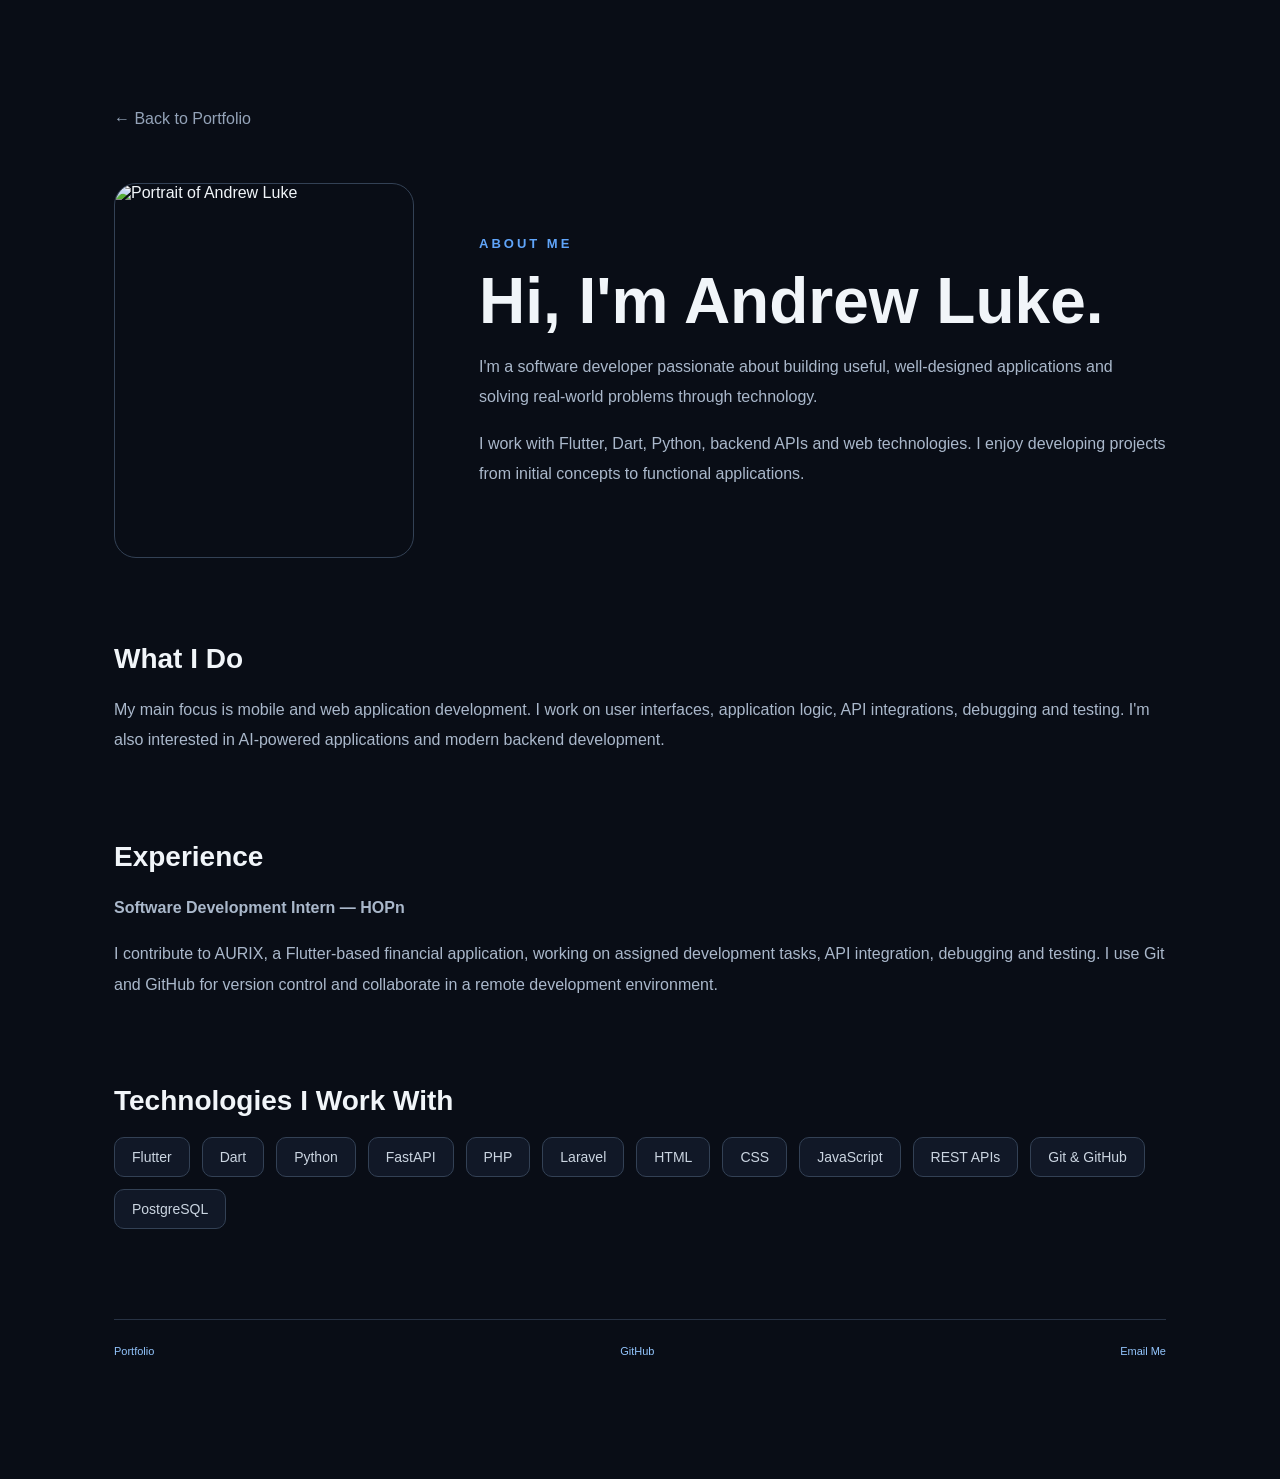
==== about.html @ 01185043 "Update portfolio and About Me page" ====
<!DOCTYPE html>
<html lang="en">
<head>
  <meta charset="UTF-8">
  <meta name="viewport" content="width=device-width, initial-scale=1.0">
  <meta name="description" content="About Andrew Luke - Software Developer">
  <title>About Me | Andrew Luke</title>
  <link rel="stylesheet" href="style.css">

  <style>
    .about-page {
      max-width: 1100px;
      margin: 0 auto;
      padding: 110px 24px 80px;
      color: #f1f5f9;
      font-family: Inter, Arial, sans-serif;
    }

    body {
      background: #090d16;
    }

    .about-back {
      display: inline-block;
      margin-bottom: 55px;
      color: #94a3b8;
      text-decoration: none;
    }

    .about-back:hover {
      color: #ffffff;
    }

    .about-hero {
      display: grid;
      grid-template-columns: 300px 1fr;
      gap: 65px;
      align-items: center;
    }

    .about-photo {
      width: 100%;
      aspect-ratio: 4 / 5;
      object-fit: cover;
      object-position: center 30%;
      border-radius: 22px;
      border: 1px solid #334155;
    }

    .about-label {
      color: #60a5fa;
      text-transform: uppercase;
      letter-spacing: 3px;
      font-size: 13px;
      font-weight: 700;
    }

    .about-hero h1 {
      font-size: clamp(38px, 5vw, 65px);
      margin: 15px 0;
      line-height: 1.1;
    }

    .about-hero p,
    .about-section p {
      color: #aab8cb;
      line-height: 1.9;
      font-size: 16px;
    }

    .about-section {
      margin-top: 85px;
    }

    .about-section h2 {
      font-size: 28px;
      margin-bottom: 20px;
    }

    .skills-list {
      display: flex;
      flex-wrap: wrap;
      gap: 12px;
    }

    .skills-list span {
      padding: 11px 17px;
      border: 1px solid #334155;
      border-radius: 10px;
      color: #cbd5e1;
      background: #111827;
      font-size: 14px;
    }

    .about-footer {
      margin-top: 90px;
      padding-top: 25px;
      border-top: 1px solid #273244;
      display: flex;
      gap: 25px;
      flex-wrap: wrap;
    }

    .about-footer a {
      color: #93c5fd;
      text-decoration: none;
    }

    @media (max-width: 700px) {
      .about-page {
        padding-top: 55px;
      }

      .about-hero {
        grid-template-columns: 1fr;
        gap: 30px;
      }

      .about-photo {
        max-width: 300px;
      }

      .about-section {
        margin-top: 55px;
      }
    }
  </style>
</head>

<body>
  <main class="about-page">
    <a class="about-back" href="index.html">← Back to Portfolio</a>

    <section class="about-hero">
      <img
        class="about-photo"
        src="profile.jpg"
        alt="Portrait of Andrew Luke"
      >

      <div>
        <div class="about-label">About Me</div>
        <h1>Hi, I'm Andrew Luke.</h1>

        <p>
          I'm a software developer passionate about building
          useful, well-designed applications and solving
          real-world problems through technology.
        </p>

        <p>
          I work with Flutter, Dart, Python, backend APIs
          and web technologies. I enjoy developing projects
          from initial concepts to functional applications.
        </p>
      </div>
    </section>

    <section class="about-section">
      <h2>What I Do</h2>

      <p>
        My main focus is mobile and web application development.
        I work on user interfaces, application logic,
        API integrations, debugging and testing.
        I'm also interested in AI-powered applications
        and modern backend development.
      </p>
    </section>

    <section class="about-section">
      <h2>Experience</h2>

      <p>
        <strong>Software Development Intern — HOPn</strong>
      </p>

      <p>
        I contribute to AURIX, a Flutter-based financial
        application, working on assigned development tasks,
        API integration, debugging and testing.
        I use Git and GitHub for version control
        and collaborate in a remote development environment.
      </p>
    </section>

    <section class="about-section">
      <h2>Technologies I Work With</h2>

      <div class="skills-list">
        <span>Flutter</span>
        <span>Dart</span>
        <span>Python</span>
        <span>FastAPI</span>
        <span>PHP</span>
        <span>Laravel</span>
        <span>HTML</span>
        <span>CSS</span>
        <span>JavaScript</span>
        <span>REST APIs</span>
        <span>Git & GitHub</span>
        <span>PostgreSQL</span>
      </div>
    </section>

    <footer class="about-footer">
      <a href="index.html">Portfolio</a>
      <a href="https://github.com/andrewluke-dev"
         target="_blank" rel="noopener noreferrer">GitHub</a>
      <a href="mailto:andreiutzsuperb@gmail.com">Email Me</a>
    </footer>
  </main>
</body>
</html>
---- style.css ----
* {
  box-sizing: border-box;
}

html {
  scroll-behavior: smooth;
}

body {
  margin: 0;
  background: #080b0f;
  color: #f4f5f7;
  font-family: "DM Sans", sans-serif;
  overflow-x: hidden;
}

img {
  display: block;
  max-width: 100%;
}

.shell {
  width: min(1180px, calc(100% - 48px));
  margin: auto;
}


/* ========================= */
/* BACKGROUND */
/* ========================= */

.noise {
  position: fixed;
  inset: 0;
  pointer-events: none;
  opacity: 0.025;
  z-index: 50;
}

.orb {
  position: fixed;
  border-radius: 50%;
  filter: blur(140px);
  pointer-events: none;
  opacity: 0.12;
  z-index: -1;
}

.orb1 {
  width: 480px;
  height: 480px;
  background: #5c8dff;
  top: -180px;
  right: -100px;
}

.orb2 {
  width: 420px;
  height: 420px;
  background: #4e61a8;
  top: 720px;
  left: -230px;
}


/* ========================= */
/* NAVIGATION */
/* ========================= */

.nav {
  height: 82px;
  display: flex;
  align-items: center;
  justify-content: space-between;
  position: relative;
  z-index: 5;
}

.logo {
  font: 800 25px Manrope;
  color: #ffffff;
  text-decoration: none;
}

.logo span,
.hero em {
  color: #9ab8ff;
}

.hero em {
  font-style: normal;
}

.nav nav {
  display: flex;
  align-items: center;
  gap: 30px;
}

.nav nav a {
  color: #9ba4b1;
  text-decoration: none;
  font-size: 13px;
  transition: 0.2s;
}

.nav nav a:hover {
  color: #ffffff;
}

.pill {
  border: 1px solid #29323e;
  padding: 10px 15px;
  border-radius: 999px;
}


/* ========================= */
/* HERO */
/* ========================= */

.hero {
  min-height: 650px;
  padding: 105px 0 100px;
  display: grid;
  grid-template-columns: 1.35fr 0.65fr;
  gap: 75px;
  align-items: center;
}

.overline {
  font: 700 11px Manrope;
  letter-spacing: 0.18em;
  color: #8faef6;
}

.overline i {
  display: inline-block;
  width: 30px;
  height: 1px;
  background: #8faef6;
  vertical-align: middle;
  margin-right: 12px;
}

.hero h1 {
  font: 700 clamp(52px, 7vw, 88px) / 0.98 Manrope;
  letter-spacing: -0.055em;
  margin: 22px 0 28px;
}

.hero-copy > p {
  font-size: 18px;
  line-height: 1.65;
  color: #929ba8;
  max-width: 720px;
}


/* ========================= */
/* BUTTONS */
/* ========================= */

.actions {
  display: flex;
  gap: 12px;
  flex-wrap: wrap;
  margin-top: 32px;
}

.button {
  padding: 13px 18px;
  border-radius: 10px;
  text-decoration: none;
  font-size: 13px;
  font-weight: 700;
  transition:
    transform 0.2s,
    border-color 0.2s,
    background 0.2s;
}

.button:hover {
  transform: translateY(-2px);
}

.primary {
  background: #e9eef8;
  color: #0a0e13;
}

.secondary {
  border: 1px solid #28313d;
  color: #d9dee7;
  background: #0c1117;
}


/* ========================= */
/* HERO PANEL */
/* ========================= */

.hero-panel {
  border: 1px solid #1d2631;

  background: linear-gradient(
    145deg,
    rgba(17, 23, 31, 0.88),
    rgba(10, 14, 19, 0.88)
  );

  padding: 25px;
  border-radius: 20px;

  box-shadow: 0 25px 80px rgba(0, 0, 0, 0.28);

  backdrop-filter: blur(15px);
}

.panel-label {
  font-size: 10px;
  letter-spacing: 0.16em;
  color: #687587;
  margin-bottom: 10px;
}

.focus-item {
  display: flex;
  gap: 15px;
  padding: 18px 0;
  border-bottom: 1px solid #1b242f;
}

.focus-item > span {
  font: 600 11px Manrope;
  color: #637086;
}

.focus-item b {
  display: block;
  font: 600 15px Manrope;
}

.focus-item small {
  display: block;
  color: #768294;
  margin-top: 5px;
}

.availability {
  margin-top: 22px;
  color: #9ba6b5;
  font-size: 12px;
}

.availability i {
  display: inline-block;
  width: 7px;
  height: 7px;
  border-radius: 50%;
  background: #77d9a2;
  margin-right: 8px;
  box-shadow: 0 0 14px #77d9a2;
}


/* ========================= */
/* METRICS */
/* ========================= */

.metrics {
  display: grid;
  grid-template-columns: repeat(4, 1fr);
  border-top: 1px solid #19212b;
  border-bottom: 1px solid #19212b;
}

.metrics div {
  display: flex;
  align-items: center;
  gap: 16px;
  padding: 30px;
  border-right: 1px solid #19212b;
}

.metrics div:last-child {
  border: 0;
}

.metrics strong {
  font: 700 28px Manrope;
}

.metrics span {
  font-size: 11px;
  line-height: 1.5;
  color: #6f7a89;
}


/* ========================= */
/* SECTIONS */
/* ========================= */

.section {
  padding: 110px 0;
}

.section-title {
  display: flex;
  justify-content: space-between;
  align-items: end;
  gap: 40px;
  margin-bottom: 38px;
}

.section-title h2,
.contact h2 {
  font: 700 clamp(36px, 5vw, 58px) / 1.05 Manrope;
  letter-spacing: -0.045em;
  margin: 10px 0 0;
}

.section-title > p {
  max-width: 460px;
  color: #7e8997;
  line-height: 1.6;
}


/* ========================= */
/* FILTERS */
/* ========================= */

.filters {
  display: flex;
  align-items: center;
  gap: 8px;
  margin-bottom: 24px;
}

.filters button {
  background: #0c1117;
  border: 1px solid #202a36;
  color: #7f8a98;
  border-radius: 999px;
  padding: 8px 13px;
  cursor: pointer;
  transition: 0.2s;
}

.filters button:hover {
  border-color: #53647a;
  color: white;
}

.filters button.active {
  background: #e9eef8;
  color: #0b0f14;
  border-color: #e9eef8;
}

.filters span {
  margin-left: auto;
  color: #566171;
  font-size: 12px;
}


/* ========================= */
/* PROJECT GRID */
/* ========================= */

.project-grid {
  display: grid;
  grid-template-columns: repeat(2, minmax(0, 1fr));
  gap: 18px;
}

.project-card {
  min-width: 0;

  border: 1px solid #1c2530;

  background: linear-gradient(
    145deg,
    #0d1218,
    #0a0e13
  );

  padding: 27px;
  border-radius: 20px;

  transition:
    transform 0.25s,
    border-color 0.25s,
    background 0.25s,
    box-shadow 0.25s;
}

.project-card:hover {
  transform: translateY(-5px);
  border-color: #40526a;
  background: #10161e;

  box-shadow:
    0 25px 60px rgba(0, 0, 0, 0.24);
}

.featured-card {
  background: linear-gradient(
    145deg,
    #101722,
    #0a0e13
  );
}

.card-top {
  display: flex;
  justify-content: space-between;
  align-items: center;
  gap: 15px;
}

.index {
  font: 600 11px Manrope;
  color: #5d6979;
}

.badge {
  font-size: 9px;
  font-weight: 700;
  letter-spacing: 0.12em;
  color: #8eabed;
  text-align: right;
}


/* ========================= */
/* SHOWCASE PROJECTS */
/* ========================= */

.showcase-card {
  grid-column: 1 / -1;
  padding: 32px;
}

.showcase-heading {
  display: flex;
  justify-content: space-between;
  align-items: flex-start;
  gap: 30px;
  margin-top: 30px;
}

.showcase-heading > div {
  max-width: 720px;
}

.showcase-heading h3 {
  margin-top: 0;
}

.product-status {
  flex-shrink: 0;

  border: 1px solid #263348;
  background: rgba(70, 100, 160, 0.08);

  color: #8eabed;

  border-radius: 999px;

  padding: 8px 11px;

  font-size: 9px;
  font-weight: 700;
  letter-spacing: 0.1em;
}

.project-card h3 {
  font: 650 26px Manrope;
  letter-spacing: -0.025em;
  margin: 34px 0 11px;
}

.project-card p {
  color: #8994a2;
  font-size: 13.5px;
  line-height: 1.65;
}


/* ========================= */
/* PROJECT GALLERIES */
/* ========================= */

.project-gallery {
  display: grid;
  grid-template-columns: repeat(3, minmax(0, 1fr));
  gap: 12px;
  margin-top: 28px;
}

.project-gallery .project-shot:first-child:nth-last-child(4),
.project-gallery .project-shot:first-child:nth-last-child(4) ~ .project-shot {
  width: auto;
}

.project-gallery:has(.project-shot:nth-child(4)) {
  grid-template-columns: repeat(4, minmax(0, 1fr));
}

.project-shot {
  position: relative;
  overflow: hidden;

  min-height: 390px;

  border: 1px solid #202b38;
  border-radius: 16px;

  background:
    radial-gradient(
      circle at top,
      #161e29,
      #090d12 65%
    );

  display: flex;
  align-items: center;
  justify-content: center;

  padding: 15px;

  transition:
    transform 0.25s ease,
    border-color 0.25s ease,
    box-shadow 0.25s ease;
}

.project-shot:hover {
  transform: translateY(-4px);
  border-color: #506681;

  box-shadow:
    0 20px 50px rgba(0, 0, 0, 0.35);
}

.project-shot img {
  width: 100%;
  height: 360px;

  object-fit: contain;
  object-position: center;

  border-radius: 10px;

  transition: transform 0.35s ease;
}

.project-shot:hover img {
  transform: scale(1.025);
}

.shot-label {
  position: absolute;
  left: 12px;
  bottom: 12px;

  padding: 7px 10px;

  border-radius: 999px;

  background: rgba(7, 10, 14, 0.84);
  border: 1px solid rgba(255, 255, 255, 0.1);

  backdrop-filter: blur(10px);

  color: #dbe3ef;

  font-size: 9px;
  font-weight: 700;

  letter-spacing: 0.08em;
  text-transform: uppercase;
}

.single-gallery {
  grid-template-columns: minmax(0, 420px);
}

.single-gallery .project-shot {
  min-height: 500px;
}

.single-gallery .project-shot img {
  height: 470px;
}


/* ========================= */
/* TAGS */
/* ========================= */

.tags {
  display: flex;
  flex-wrap: wrap;
  gap: 6px;
  margin-top: 22px;
}

.tags span,
.tech-row span {
  font-size: 10px;
  color: #8995a5;
  border: 1px solid #202a35;
  background: #0a0f14;
  border-radius: 999px;
  padding: 7px 9px;
}


/* ========================= */
/* EXPERIENCE */
/* ========================= */

.experience-card {
  display: grid;

  grid-template-columns:
    0.55fr
    0.9fr
    1.4fr;

  gap: 45px;

  padding: 35px;

  border-top: 1px solid #283442;
  border-bottom: 1px solid #283442;
}

.experience-meta {
  display: flex;
  flex-direction: column;
  gap: 7px;

  color: #657182;
  font-size: 10px;
  letter-spacing: 0.1em;
}

.experience-card h3 {
  font: 650 21px Manrope;
  margin: 0 0 5px;
}

.experience-card h4 {
  font: 500 13px Manrope;
  color: #8eabed;
  margin: 0;
}

.experience-card p {
  margin: 0;
  color: #8792a0;
  line-height: 1.7;
  font-size: 13px;
}


/* ========================= */
/* SKILLS */
/* ========================= */

.skill-grid {
  display: grid;
  grid-template-columns: repeat(4, 1fr);
  gap: 12px;
}

.skill-grid > div {
  border: 1px solid #1c2530;
  border-radius: 15px;
  padding: 24px;
  background: #0b1016;
  transition: 0.25s;
}

.skill-grid > div:hover {
  transform: translateY(-3px);
  border-color: #344356;
}

.skill-grid span {
  font: 600 10px Manrope;
  color: #5d6978;
}

.skill-grid h3 {
  font: 650 18px Manrope;
  margin: 25px 0 10px;
}

.skill-grid p {
  font-size: 12.5px;
  color: #7e8998;
  line-height: 1.65;
}

.tech-row {
  display: flex;
  flex-wrap: wrap;
  gap: 7px;
  margin-top: 18px;
}


/* ========================= */
/* CONTACT */
/* ========================= */

.contact {
  text-align: center;
  padding: 120px 0 130px;
  border-top: 1px solid #19212b;
}

.contact p {
  color: #7f8997;
}

.center {
  justify-content: center;
}


/* ========================= */
/* FOOTER */
/* ========================= */

footer {
  display: flex;
  justify-content: space-between;
  align-items: center;

  padding: 30px 0 42px;

  border-top: 1px solid #19212b;

  color: #5f6a78;
  font-size: 11px;
}

footer a {
  color: #8d98a7;
  text-decoration: none;
}


/* ========================= */
/* ANIMATION */
/* ========================= */

.reveal {
  opacity: 0;
  transform: translateY(18px);

  transition:
    opacity 0.65s ease,
    transform 0.65s ease;
}

.reveal.visible {
  opacity: 1;
  transform: none;
}

.project-card.hidden {
  display: none;
}


/* ========================= */
/* RESPONSIVE */
/* ========================= */

@media (max-width: 1000px) {

  .project-gallery,
  .project-gallery:has(.project-shot:nth-child(4)) {
    grid-template-columns: repeat(2, minmax(0, 1fr));
  }

  .project-shot {
    min-height: 370px;
  }

  .project-shot img {
    height: 340px;
  }
}


@media (max-width: 850px) {

  .shell {
    width: min(calc(100% - 28px), 1180px);
  }

  .nav nav a:not(.pill) {
    display: none;
  }

  .hero {
    grid-template-columns: 1fr;
    padding: 70px 0;
    gap: 45px;
  }

  .hero h1 {
    font-size: 54px;
  }

  .metrics {
    grid-template-columns: 1fr 1fr;
  }

  .metrics div:nth-child(2) {
    border-right: 0;
  }

  .project-grid {
    grid-template-columns: 1fr;
  }

  .showcase-card {
    grid-column: auto;
  }

  .section {
    padding: 75px 0;
  }

  .section-title {
    display: block;
  }

  .section-title > p {
    margin-top: 18px;
  }

  .showcase-heading {
    flex-direction: column;
    gap: 15px;
  }

  .experience-card {
    grid-template-columns: 1fr;
    gap: 18px;
  }

  .skill-grid {
    grid-template-columns: 1fr 1fr;
  }

  footer {
    flex-direction: column;
    gap: 10px;
    align-items: flex-start;
  }
}


@media (max-width: 620px) {

  .project-gallery,
  .project-gallery:has(.project-shot:nth-child(4)),
  .single-gallery {
    grid-template-columns: 1fr;
  }

  .project-shot,
  .single-gallery .project-shot {
    min-height: 440px;
  }

  .project-shot img,
  .single-gallery .project-shot img {
    height: 410px;
  }

  .showcase-card {
    padding: 22px;
  }
}


@media (max-width: 520px) {

  .hero h1 {
    font-size: 43px;
  }

  .metrics {
    grid-template-columns: 1fr;
  }

  .metrics div {
    border-right: 0;
    border-bottom: 1px solid #19212b;
  }

  .skill-grid {
    grid-template-columns: 1fr;
  }

  .project-card {
    padding: 20px;
  }

  .project-shot,
  .single-gallery .project-shot {
    min-height: 390px;
    padding: 10px;
  }

  .project-shot img,
  .single-gallery .project-shot img {
    height: 365px;
  }

  .filters span {
    display: none;
  }
}
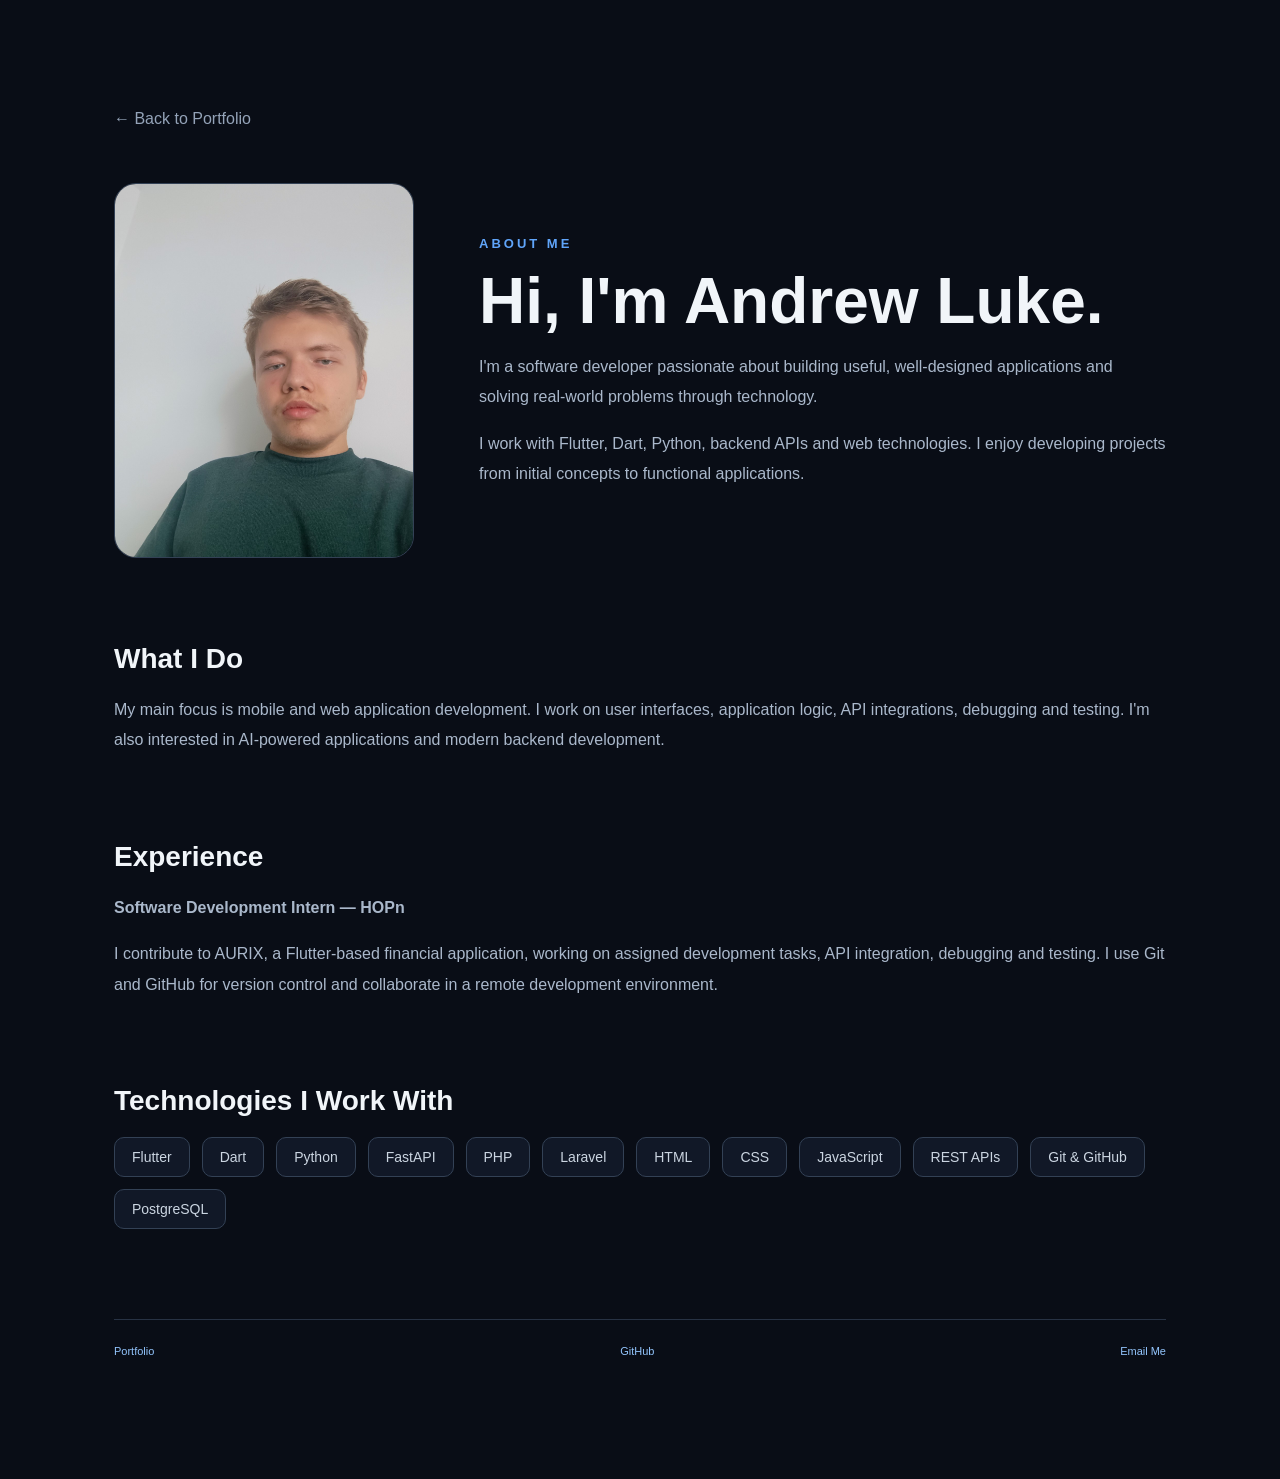
==== commit 8daa4d55: "Fix About Me profile photo" ====
--- a/about.html
+++ b/about.html
@@ -135,7 +135,7 @@
     <section class="about-hero">
       <img
         class="about-photo"
-        src="profile.jpg"
+        src="assets/profile.jpg"
         alt="Portrait of Andrew Luke"
       >
 
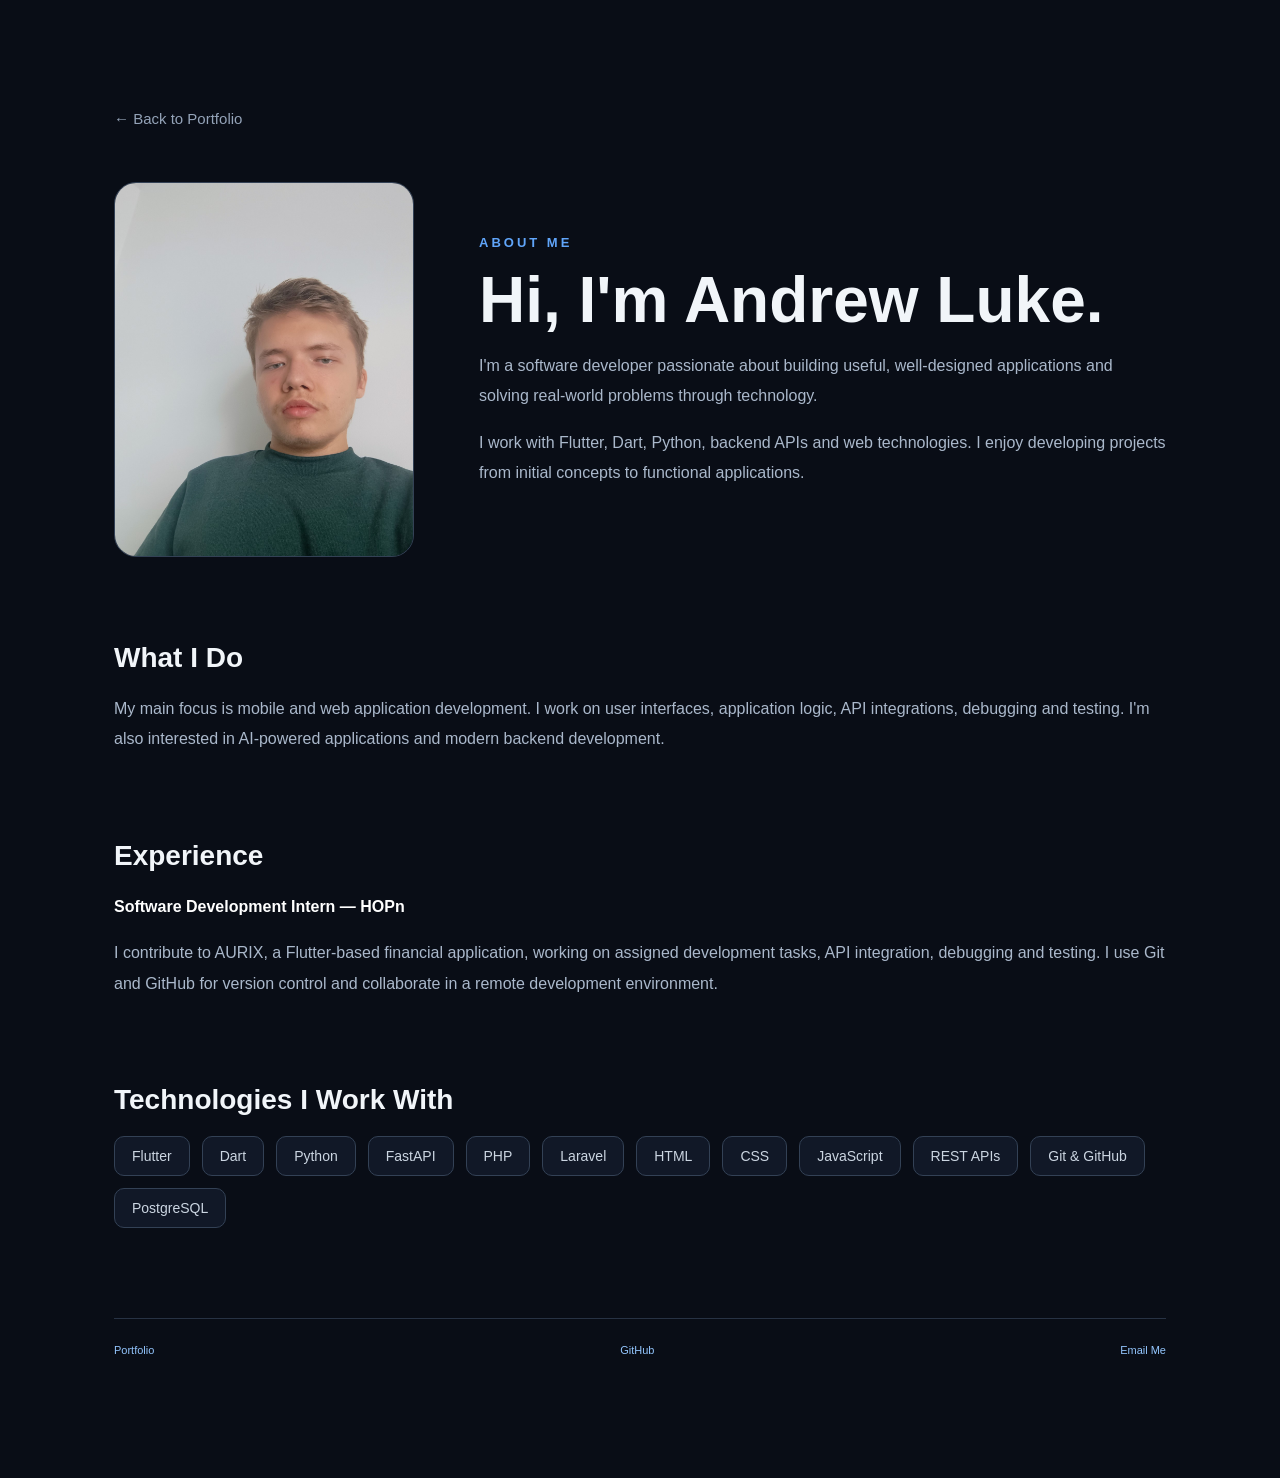
==== commit ced3d371: "Fix About Me photo visibility" ====
--- a/about.html
+++ b/about.html
@@ -4,48 +4,90 @@
 <head>
   <meta charset="UTF-8">
   <meta name="viewport" content="width=device-width, initial-scale=1.0">
-  <meta name="description" content="About Andrew Luke - Software Developer">
+
+  <meta
+    name="description"
+    content="About Andrew Luke - Software Developer"
+  >
+
   <title>About Me | Andrew Luke</title>
+
   <link rel="stylesheet" href="style.css">
 
   <style>
+    /* =========================
+       ABOUT PAGE
+    ========================= */
+
+    body {
+      margin: 0;
+      min-height: 100vh;
+      background: #090d16;
+    }
+
     .about-page {
       max-width: 1100px;
       margin: 0 auto;
       padding: 110px 24px 80px;
       color: #f1f5f9;
       font-family: Inter, Arial, sans-serif;
-    }
-
-    body {
-      background: #090d16;
-    }
+      box-sizing: border-box;
+    }
+
+    /* =========================
+       BACK BUTTON
+    ========================= */
 
     .about-back {
       display: inline-block;
       margin-bottom: 55px;
       color: #94a3b8;
       text-decoration: none;
+      font-size: 15px;
+      transition: color 0.2s ease;
     }
 
     .about-back:hover {
       color: #ffffff;
     }
 
+    /* =========================
+       HERO SECTION
+    ========================= */
+
     .about-hero {
       display: grid;
-      grid-template-columns: 300px 1fr;
+      grid-template-columns: 300px minmax(0, 1fr);
       gap: 65px;
       align-items: center;
     }
 
-    .about-photo {
-      width: 100%;
+    /* =========================
+       PROFILE PHOTO FIX
+    ========================= */
+
+    .about-hero .about-photo {
+      display: block !important;
+      width: 100% !important;
+      max-width: 300px !important;
+      height: auto !important;
       aspect-ratio: 4 / 5;
       object-fit: cover;
       object-position: center 30%;
+
       border-radius: 22px;
       border: 1px solid #334155;
+      background: #111827;
+
+      opacity: 1 !important;
+      visibility: visible !important;
+      position: relative !important;
+      z-index: 10 !important;
+
+      transform: none !important;
+      filter: none !important;
+
+      box-sizing: border-box;
     }
 
     .about-label {
@@ -60,6 +102,7 @@
       font-size: clamp(38px, 5vw, 65px);
       margin: 15px 0;
       line-height: 1.1;
+      color: #f1f5f9;
     }
 
     .about-hero p,
@@ -69,6 +112,10 @@
       font-size: 16px;
     }
 
+    /* =========================
+       CONTENT SECTIONS
+    ========================= */
+
     .about-section {
       margin-top: 85px;
     }
@@ -76,7 +123,16 @@
     .about-section h2 {
       font-size: 28px;
       margin-bottom: 20px;
-    }
+      color: #f1f5f9;
+    }
+
+    .about-section strong {
+      color: #ffffff;
+    }
+
+    /* =========================
+       TECHNOLOGIES
+    ========================= */
 
     .skills-list {
       display: flex;
@@ -85,6 +141,7 @@
     }
 
     .skills-list span {
+      display: inline-block;
       padding: 11px 17px;
       border: 1px solid #334155;
       border-radius: 10px;
@@ -93,10 +150,15 @@
       font-size: 14px;
     }
 
+    /* =========================
+       FOOTER
+    ========================= */
+
     .about-footer {
       margin-top: 90px;
       padding-top: 25px;
       border-top: 1px solid #273244;
+
       display: flex;
       gap: 25px;
       flex-wrap: wrap;
@@ -107,9 +169,21 @@
       text-decoration: none;
     }
 
+    .about-footer a:hover {
+      color: #ffffff;
+    }
+
+    /* =========================
+       RESPONSIVE DESIGN
+    ========================= */
+
     @media (max-width: 700px) {
       .about-page {
-        padding-top: 55px;
+        padding: 55px 20px 60px;
+      }
+
+      .about-back {
+        margin-bottom: 35px;
       }
 
       .about-hero {
@@ -117,78 +191,134 @@
         gap: 30px;
       }
 
-      .about-photo {
-        max-width: 300px;
+      .about-hero .about-photo {
+        max-width: 300px !important;
       }
 
       .about-section {
         margin-top: 55px;
       }
+
+      .about-hero h1 {
+        font-size: 38px;
+      }
+
+      .about-footer {
+        margin-top: 60px;
+      }
     }
   </style>
 </head>
 
 <body>
+
   <main class="about-page">
-    <a class="about-back" href="index.html">← Back to Portfolio</a>
+
+    <!-- BACK TO PORTFOLIO -->
+
+    <a class="about-back" href="index.html">
+      ← Back to Portfolio
+    </a>
+
+    <!-- ABOUT HERO -->
 
     <section class="about-hero">
+
       <img
         class="about-photo"
         src="assets/profile.jpg"
         alt="Portrait of Andrew Luke"
+        width="300"
+        height="375"
+        loading="eager"
       >
 
       <div>
-        <div class="about-label">About Me</div>
-        <h1>Hi, I'm Andrew Luke.</h1>
+
+        <div class="about-label">
+          About Me
+        </div>
+
+        <h1>
+          Hi, I'm Andrew Luke.
+        </h1>
 
         <p>
-          I'm a software developer passionate about building
-          useful, well-designed applications and solving
-          real-world problems through technology.
+          I'm a software developer passionate about
+          building useful, well-designed applications
+          and solving real-world problems through
+          technology.
         </p>
 
         <p>
-          I work with Flutter, Dart, Python, backend APIs
-          and web technologies. I enjoy developing projects
-          from initial concepts to functional applications.
+          I work with Flutter, Dart, Python,
+          backend APIs and web technologies.
+          I enjoy developing projects from
+          initial concepts to functional applications.
         </p>
+
       </div>
+
     </section>
 
+    <!-- WHAT I DO -->
+
     <section class="about-section">
-      <h2>What I Do</h2>
+
+      <h2>
+        What I Do
+      </h2>
 
       <p>
-        My main focus is mobile and web application development.
+        My main focus is mobile and web application
+        development.
+
         I work on user interfaces, application logic,
         API integrations, debugging and testing.
+
         I'm also interested in AI-powered applications
         and modern backend development.
       </p>
+
     </section>
 
+    <!-- EXPERIENCE -->
+
     <section class="about-section">
-      <h2>Experience</h2>
+
+      <h2>
+        Experience
+      </h2>
 
       <p>
-        <strong>Software Development Intern — HOPn</strong>
+        <strong>
+          Software Development Intern — HOPn
+        </strong>
       </p>
 
       <p>
-        I contribute to AURIX, a Flutter-based financial
-        application, working on assigned development tasks,
-        API integration, debugging and testing.
+        I contribute to AURIX, a Flutter-based
+        financial application, working on assigned
+        development tasks, API integration,
+        debugging and testing.
+
         I use Git and GitHub for version control
-        and collaborate in a remote development environment.
+        and collaborate in a remote development
+        environment.
       </p>
+
     </section>
 
+    <!-- TECHNOLOGIES -->
+
     <section class="about-section">
-      <h2>Technologies I Work With</h2>
+
+      <h2>
+        Technologies I Work With
+      </h2>
 
       <div class="skills-list">
+
         <span>Flutter</span>
         <span>Dart</span>
         <span>Python</span>
@@ -199,17 +329,36 @@
         <span>CSS</span>
         <span>JavaScript</span>
         <span>REST APIs</span>
-        <span>Git & GitHub</span>
+        <span>Git &amp; GitHub</span>
         <span>PostgreSQL</span>
+
       </div>
+
     </section>
 
+    <!-- FOOTER -->
+
     <footer class="about-footer">
-      <a href="index.html">Portfolio</a>
-      <a href="https://github.com/andrewluke-dev"
-         target="_blank" rel="noopener noreferrer">GitHub</a>
-      <a href="mailto:andreiutzsuperb@gmail.com">Email Me</a>
+
+      <a href="index.html">
+        Portfolio
+      </a>
+
+      <a
+        href="https://github.com/andrewluke-dev"
+        target="_blank"
+        rel="noopener noreferrer"
+      >
+        GitHub
+      </a>
+
+      <a href="mailto:andreiutzsuperb@gmail.com">
+        Email Me
+      </a>
+
     </footer>
+
   </main>
+
 </body>
 </html>
